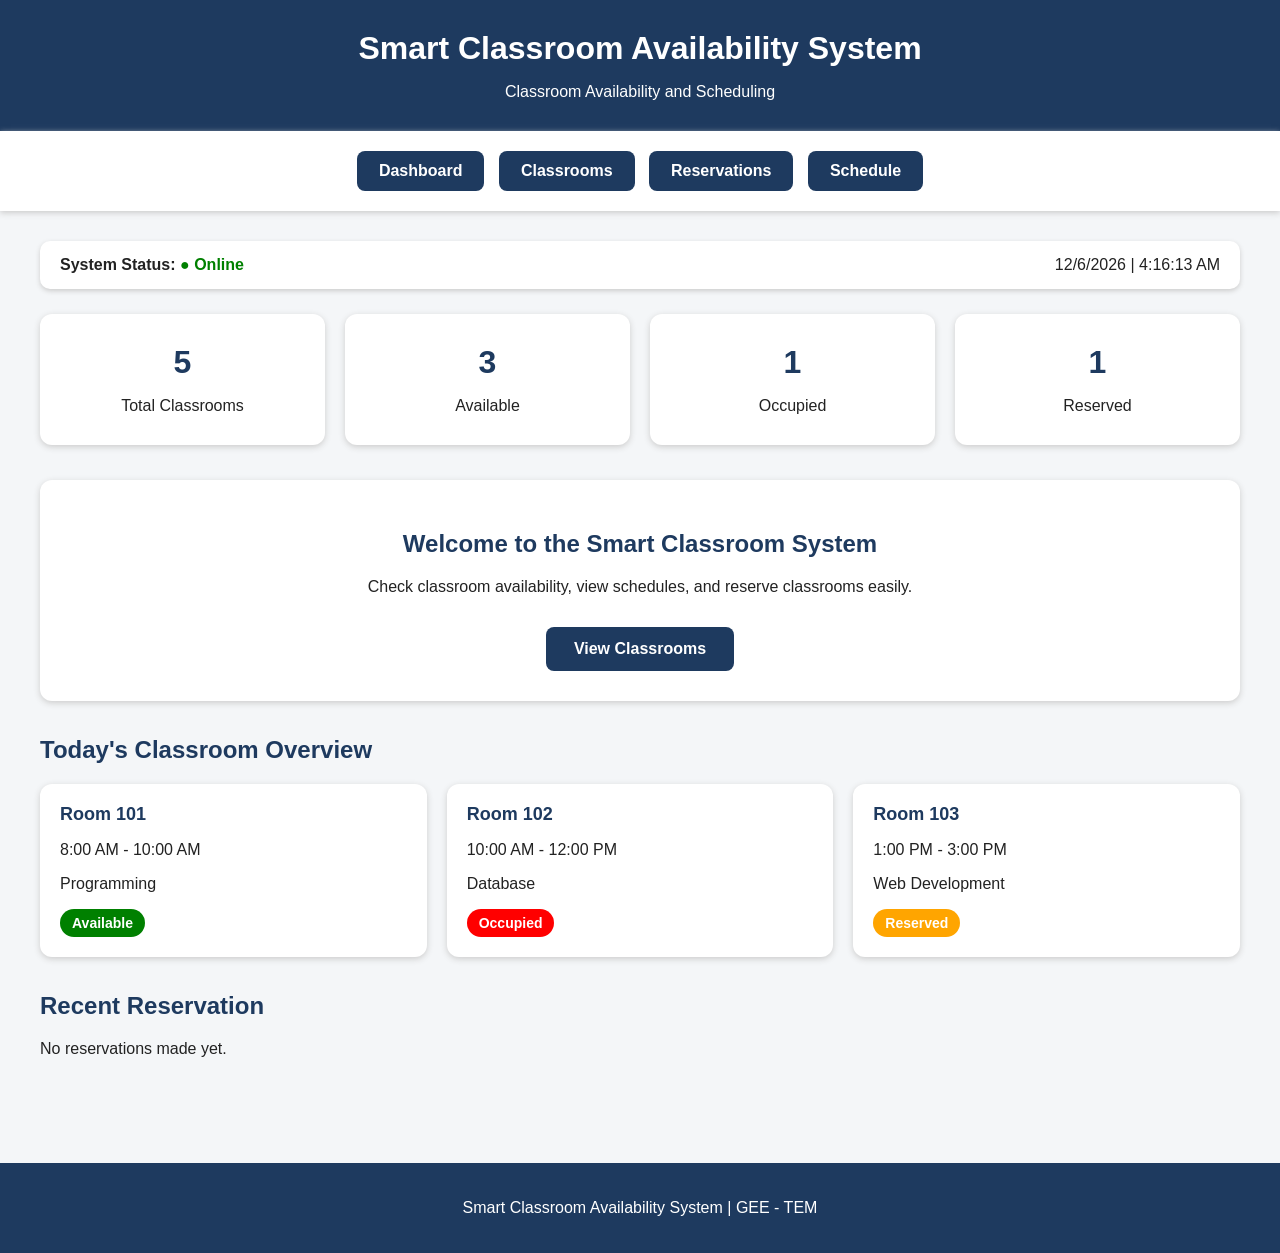
==== index.html @ b0521ab1 "Rename geetem.html to index.html" ====
<!DOCTYPE html>
<html>

<head>

    <title>Smart Classroom Availability System</title>

    <link rel="stylesheet" href="geetem.css">

</head>


<body>


<header>

    <h1>Smart Classroom Availability System</h1>

    <p>Classroom Availability and Scheduling</p>

</header>


<nav>

    <a href="geetem.html">Dashboard</a>

    <a href="classrooms.html">Classrooms</a>

    <a href="reservations.html">Reservations</a>

    <a href="schedule.html">Schedule</a>

</nav>


<main>


    <!-- SYSTEM STATUS -->

    <section class="system-bar">

        <div>

            <strong>System Status:</strong>

            <span class="online">
                ● Online
            </span>

        </div>


        <div id="dateTime">

            Loading time...

        </div>

    </section>



    <!-- DASHBOARD SUMMARY -->

    <section class="summary">


        <div class="card">

            <h2>5</h2>

            <p>Total Classrooms</p>

        </div>


        <div class="card">

            <h2>3</h2>

            <p>Available</p>

        </div>


        <div class="card">

            <h2>1</h2>

            <p>Occupied</p>

        </div>


        <div class="card">

            <h2>1</h2>

            <p>Reserved</p>

        </div>


    </section>



    <!-- WELCOME -->

    <section class="welcome">

        <h2>Welcome to the Smart Classroom System</h2>

        <p>

            Check classroom availability, view schedules,
            and reserve classrooms easily.

        </p>


        <a href="classrooms.html" class="main-button">

            View Classrooms

        </a>

    </section>



    <!-- TODAY'S OVERVIEW -->

    <section class="dashboard-section">

        <h2>Today's Classroom Overview</h2>


        <div class="overview-container">


            <div class="overview-card">

                <strong>Room 101</strong>

                <p>8:00 AM - 10:00 AM</p>

                <p>Programming</p>

                <span class="available">
                    Available
                </span>

            </div>


            <div class="overview-card">

                <strong>Room 102</strong>

                <p>10:00 AM - 12:00 PM</p>

                <p>Database</p>

                <span class="occupied">
                    Occupied
                </span>

            </div>


            <div class="overview-card">

                <strong>Room 103</strong>

                <p>1:00 PM - 3:00 PM</p>

                <p>Web Development</p>

                <span class="reserved">
                    Reserved
                </span>

            </div>


        </div>

    </section>



    <!-- RECENT RESERVATION -->

    <section class="dashboard-section">

        <h2>Recent Reservation</h2>


        <div id="recentReservation">

            <p>
                No reservations made yet.
            </p>

        </div>

    </section>


</main>



<footer>

    <p>
        Smart Classroom Availability System | GEE - TEM

</footer>



<script>

function showTime() {

    var now = new Date();

    var date =
        now.toLocaleDateString();

    var time =
        now.toLocaleTimeString();

    document.getElementById("dateTime").innerHTML =
        date + " | " + time;

}


showTime();

setInterval(showTime, 1000);



function showRecentReservation() {

    var room =
        localStorage.getItem("room");

    var date =
        localStorage.getItem("date");

    var time =
        localStorage.getItem("time");


    if (room == null) {

        return;

    }


    document.getElementById("recentReservation").innerHTML =

        "<div class='reservation-card'>" +

        "<h3>" + room + "</h3>" +

        "<p><strong>Date:</strong> " +
        date +
        "</p>" +

        "<p><strong>Time:</strong> " +
        time +
        "</p>" +

        "<span class='reserved'>" +
        "Reserved" +
        "</span>" +

        "</div>";

}


showRecentReservation();

</script>


</body>

</html>
---- geetem.css ----
html {
    scroll-behavior: smooth;
}


body {
    margin: 0;

    font-family: Arial, sans-serif;

    background-color: #f4f6f8;

    color: #222;
}


/* HEADER */

header {
    background-color: #1e3a5f;

    color: white;

    padding: 30px;

    text-align: center;
}


header h1 {
    margin: 0;

    font-size: 32px;
}


header p {
    margin-bottom: 0;

    font-size: 16px;
}


/* NAVIGATION */

nav {
    background-color: white;

    padding: 15px;

    text-align: center;

    box-shadow: 0 2px 6px #ccc;
}


nav a {
    display: inline-block;

    padding: 11px 22px;

    margin: 5px;

    background-color: #1e3a5f;

    color: white;

    border-radius: 8px;

    text-decoration: none;

    font-weight: bold;

    cursor: pointer;

    transition: 0.2s;
}


nav a:hover {
    background-color: #2d5685;

    transform: translateY(-2px);
}


/* MAIN */

main {
    padding: 30px;

    max-width: 1200px;

    margin: auto;
}


/* SYSTEM STATUS */

.system-bar {
    background-color: white;

    padding: 15px 20px;

    margin-bottom: 25px;

    border-radius: 10px;

    box-shadow: 0 2px 5px #ccc;

    display: flex;

    justify-content: space-between;

    align-items: center;
}


.online {
    color: green;

    font-weight: bold;
}


/* DASHBOARD CARDS */

.summary {
    display: flex;

    gap: 20px;

    margin-bottom: 35px;
}


.card {
    background-color: white;

    padding: 25px;

    flex: 1;

    text-align: center;

    border-radius: 12px;

    box-shadow: 0 2px 6px #ccc;

    transition: 0.2s;
}


.card:hover {
    transform: translateY(-4px);

    box-shadow: 0 5px 12px #bbb;
}


.card h2 {
    font-size: 32px;

    margin: 5px;

    color: #1e3a5f;
}


.card p {
    margin-bottom: 5px;
}


/* WELCOME */

.welcome {
    background-color: white;

    padding: 30px;

    border-radius: 12px;

    box-shadow: 0 2px 6px #ccc;

    text-align: center;

    margin-bottom: 35px;
}


.welcome h2 {
    color: #1e3a5f;
}


/* MAIN BUTTON */

.main-button {
    display: inline-block;

    margin-top: 15px;

    padding: 13px 28px;

    background-color: #1e3a5f;

    color: white;

    text-decoration: none;

    border-radius: 8px;

    font-weight: bold;

    transition: 0.2s;
}


.main-button:hover {
    background-color: #2d5685;

    transform: translateY(-2px);
}


/* PAGE TITLE */

.page-title {
    margin-bottom: 25px;
}


.page-title h2 {
    color: #1e3a5f;

    margin-bottom: 5px;
}


/* DASHBOARD OVERVIEW */

.dashboard-section {
    margin-bottom: 35px;
}


.dashboard-section h2 {
    color: #1e3a5f;
}


.overview-container {
    display: flex;

    gap: 20px;

    flex-wrap: wrap;
}


.overview-card {
    background-color: white;

    padding: 20px;

    border-radius: 12px;

    box-shadow: 0 2px 6px #ccc;

    flex: 1;

    min-width: 200px;
}


.overview-card strong {
    color: #1e3a5f;

    font-size: 18px;
}


/* SEARCH */

.search-box {
    margin-bottom: 25px;
}


.search-box input {
    width: 100%;

    max-width: 500px;

    padding: 12px;

    box-sizing: border-box;

    border: 1px solid #ccc;

    border-radius: 8px;

    font-size: 15px;
}


.search-box input:focus {
    outline: none;

    border-color: #1e3a5f;
}


/* CLASSROOMS */

.room-container {
    display: flex;

    flex-wrap: wrap;

    gap: 20px;

    margin-bottom: 40px;
}


.room-card {
    background-color: white;

    width: 200px;

    padding: 20px;

    border-radius: 12px;

    box-shadow: 0 2px 6px #ccc;

    transition: 0.2s;
}


.room-card:hover {
    transform: translateY(-4px);

    box-shadow: 0 5px 12px #bbb;
}


.room-card h3 {
    color: #1e3a5f;
}


/* SMALL RESERVE BUTTON */

.small-button {
    display: inline-block;

    margin-top: 15px;

    padding: 8px 15px;

    background-color: #1e3a5f;

    color: white;

    text-decoration: none;

    border-radius: 6px;

    font-size: 14px;

    font-weight: bold;
}


.small-button:hover {
    background-color: #2d5685;
}


/* STATUS */

.available,
.occupied,
.reserved {
    display: inline-block;

    padding: 6px 12px;

    border-radius: 20px;

    color: white;

    font-size: 14px;

    font-weight: bold;
}


.available {
    background-color: green;
}


.occupied {
    background-color: red;
}


.reserved {
    background-color: orange;
}


/* RESERVATION BOX */

.reservation-box {
    background-color: white;

    padding: 30px;

    border-radius: 12px;

    box-shadow: 0 2px 6px #ccc;

    max-width: 500px;

    margin-bottom: 40px;
}


.reservation-box h2 {
    color: #1e3a5f;
}


.reservation-box label {
    display: block;

    margin-top: 15px;

    margin-bottom: 6px;

    font-weight: bold;
}


.reservation-box select,
.reservation-box input {
    width: 100%;

    padding: 11px;

    box-sizing: border-box;

    border: 1px solid #ccc;

    border-radius: 6px;

    font-size: 15px;
}


.reservation-box select:focus,
.reservation-box input:focus {
    outline: none;

    border-color: #1e3a5f;
}


/* RESERVATION BUTTON */

.reserve-button {
    margin-top: 20px;

    padding: 13px 24px;

    border: none;

    background-color: #1e3a5f;

    color: white;

    border-radius: 8px;

    font-weight: bold;

    cursor: pointer;

    transition: 0.2s;
}


.reserve-button:hover {
    background-color: #2d5685;

    transform: translateY(-2px);
}


/* RESERVATION RESULT */

.reservation-list {
    margin-top: 30px;
}


.reservation-card {
    background-color: white;

    padding: 20px;

    border-radius: 12px;

    box-shadow: 0 2px 6px #ccc;

    max-width: 500px;

    border-left: 5px solid #1e3a5f;
}


.reservation-card h3 {
    color: #1e3a5f;
}


/* SCHEDULE */

.schedule {
    margin-top: 20px;

    overflow-x: auto;
}


table {
    width: 100%;

    border-collapse: collapse;

    background-color: white;

    box-shadow: 0 2px 6px #ccc;
}


th,
td {
    padding: 15px;

    border: 1px solid #ddd;

    text-align: center;
}


th {
    background-color: #1e3a5f;

    color: white;
}


tr:hover {
    background-color: #f5f7fa;
}


/* FOOTER */

footer {
    margin-top: 40px;

    padding: 20px;

    background-color: #1e3a5f;

    color: white;

    text-align: center;
}


/* MOBILE */

@media (max-width: 700px) {

    .summary {
        flex-direction: column;
    }


    .room-container {
        flex-direction: column;
    }


    .room-card {
        width: auto;
    }


    .overview-container {
        flex-direction: column;
    }


    .system-bar {
        flex-direction: column;

        gap: 10px;
    }


    nav a {
        padding: 10px 15px;
    }


    table {
        font-size: 12px;
    }


    th,
    td {
        padding: 8px;
    }

}
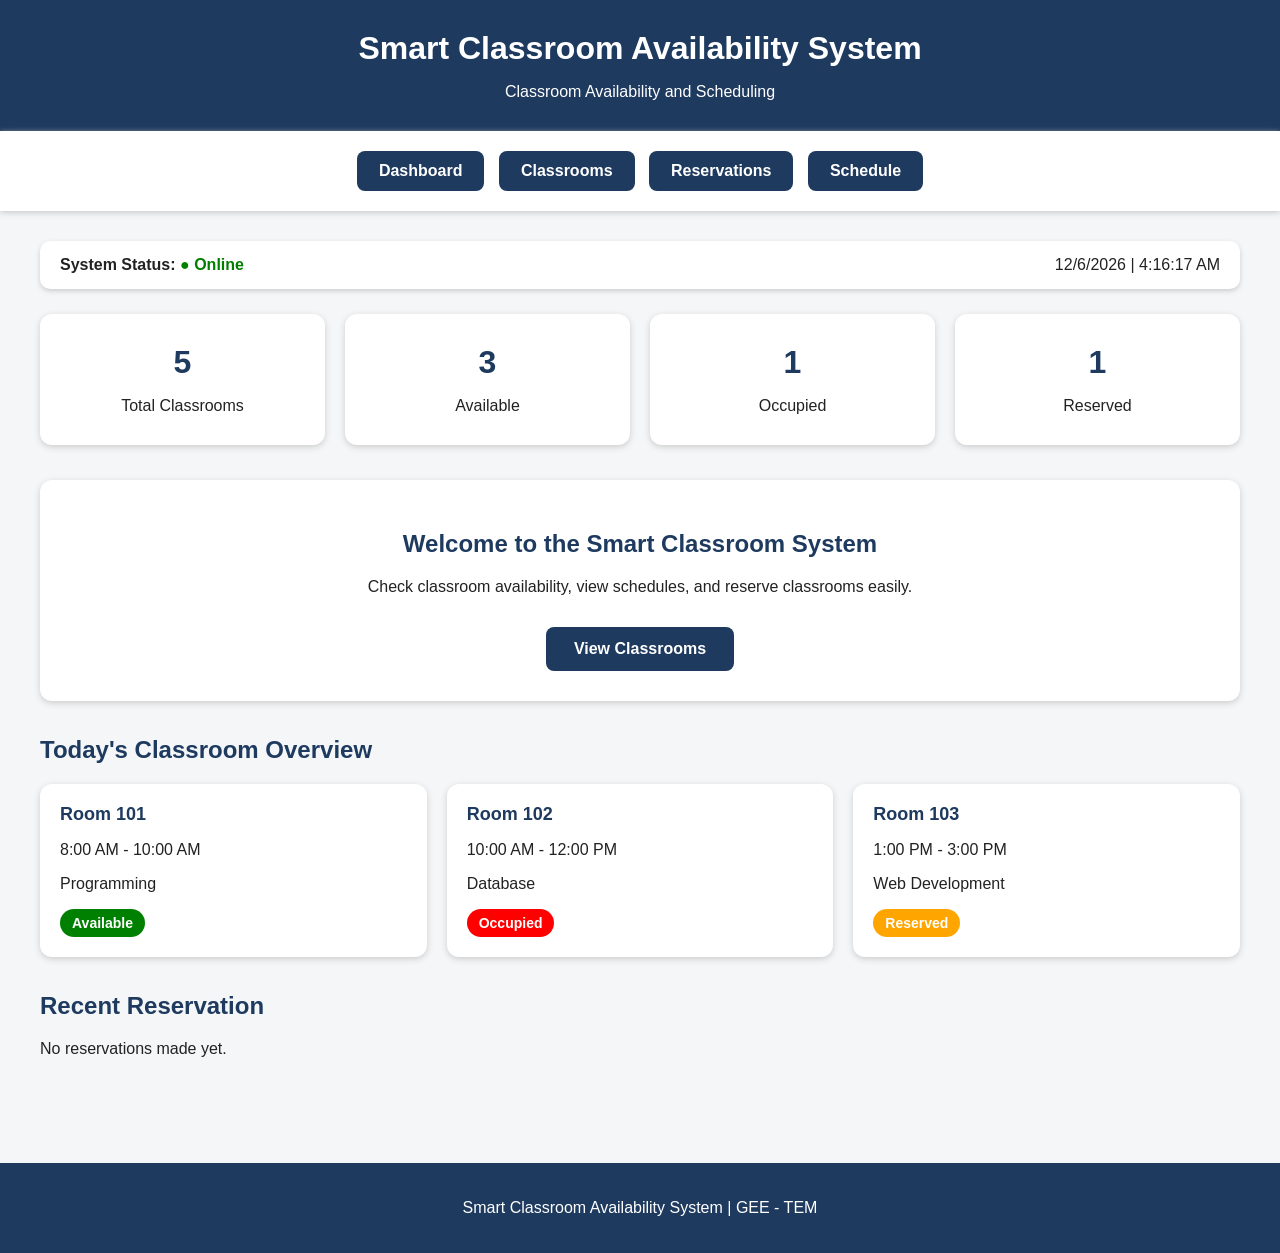
==== commit fc51ace6: "Update index.html" ====
--- a/index.html
+++ b/index.html
@@ -24,7 +24,7 @@
 
 <nav>
 
-    <a href="geetem.html">Dashboard</a>
+    <a href="index.html">Dashboard</a>
 
     <a href="classrooms.html">Classrooms</a>
 
